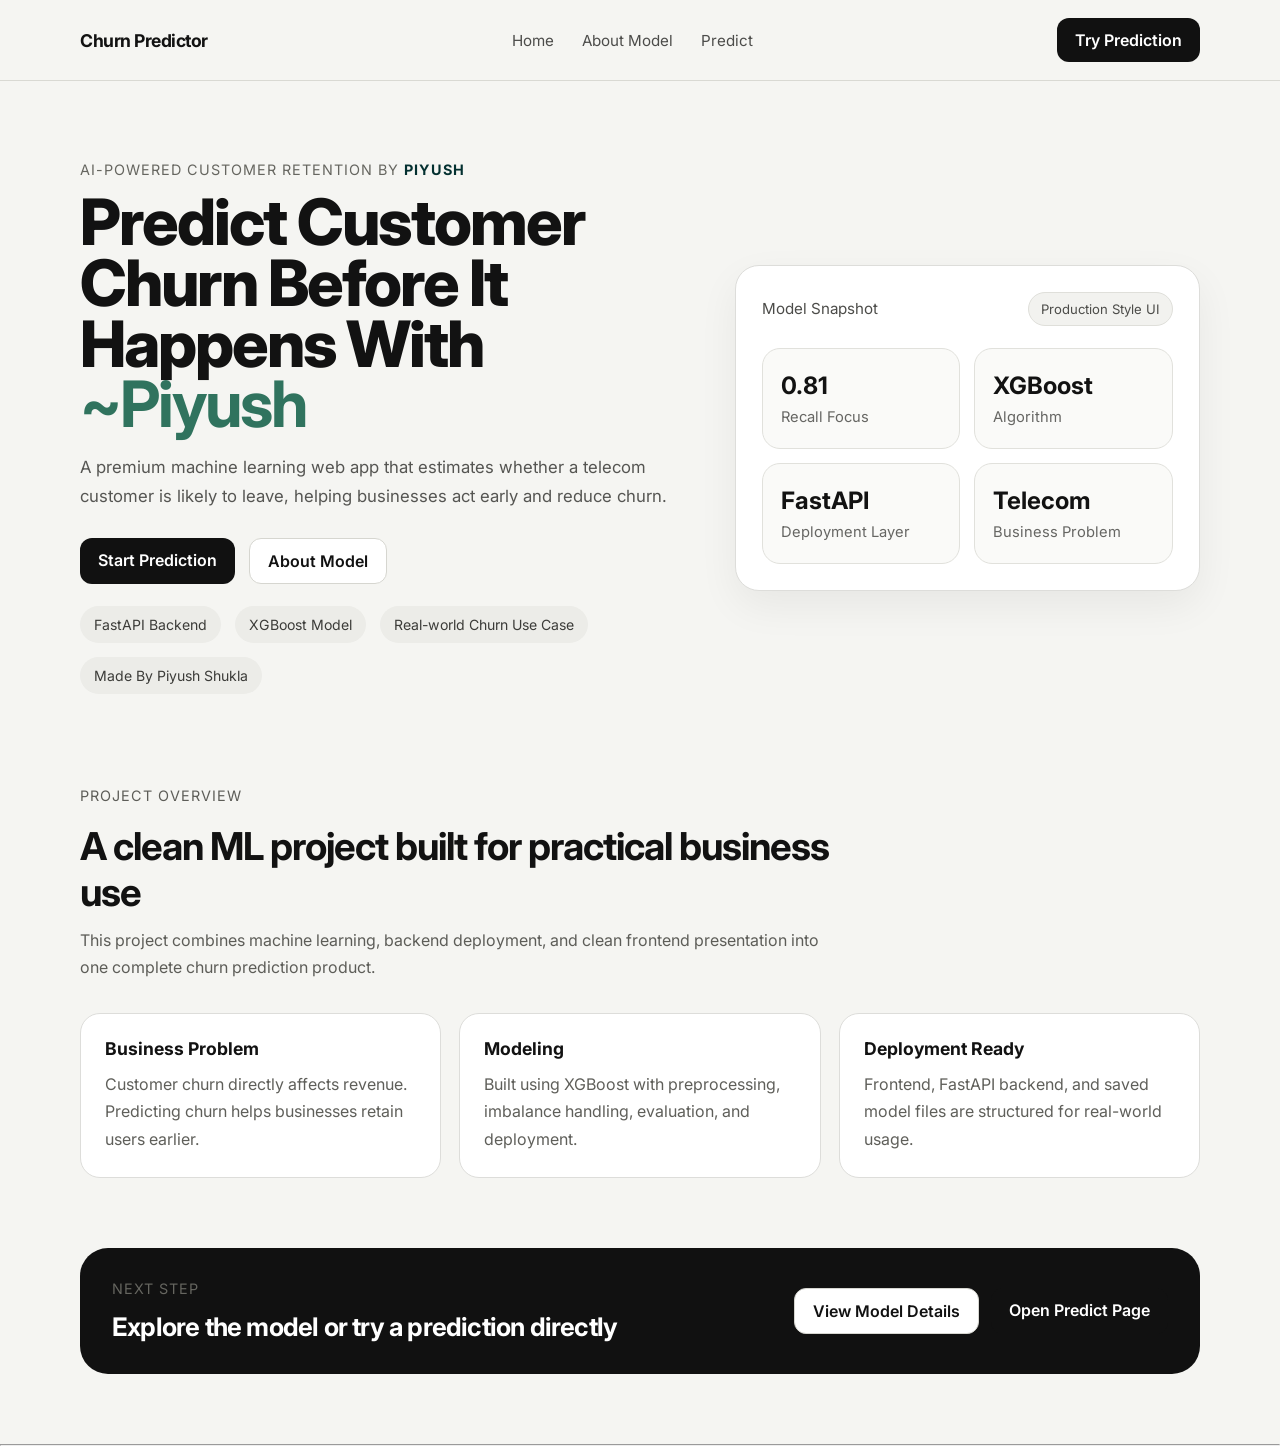
==== templetes/index.html @ 665196ef "New commit" ====
<!DOCTYPE html>
<html lang="en">
<head>
  <meta charset="UTF-8" />
  <meta name="viewport" content="width=device-width, initial-scale=1.0" />
  <title>Churn Predictor | Home</title>
  <link rel="preconnect" href="https://fonts.googleapis.com">
  <link rel="preconnect" href="https://fonts.gstatic.com" crossorigin>
  <link href="https://fonts.googleapis.com/css2?family=Inter:wght@400;500;600;700;800&display=swap" rel="stylesheet">
  <link rel="stylesheet" href="home.css" />
</head>
<body>
  <header class="navbar">
    <div class="container nav-wrap">
      <div class="logo">Churn Predictor</div>

      <nav class="nav-links">
        <a href="index.html">Home</a>
        <a href="about.html">About Model</a>
        <a href="predict.html">Predict</a>
      </nav>

      <a href="predict.html" class="nav-btn">Try Prediction</a>
    </div>
  </header>

  <main>
    <section class="hero">
      <div class="container hero-grid">
        <div class="hero-left">
          <p class="eyebrow">AI-Powered Customer Retention By <b style="color: rgb(3, 48, 48);">Piyush</b></p>
          <h1>Predict Customer Churn Before It Happens With <b style="color: rgb(48, 115, 94);">~Piyush</b></h1>
          <p class="hero-text">
            A premium machine learning web app that estimates whether a telecom
            customer is likely to leave, helping businesses act early and reduce churn.
          </p>

          <div class="hero-actions">
            <a href="predict.html" class="primary-btn">Start Prediction</a>
            <a href="about.html" class="secondary-btn">About Model</a>
          </div>

          <div class="mini-points">
            <span>FastAPI Backend</span>
            <span>XGBoost Model</span>
            <span>Real-world Churn Use Case</span>
            <span>Made By Piyush Shukla</span>
          </div>
        </div>

        <div class="hero-card">
          <div class="card-top">
            <span>Model Snapshot</span>
            <span class="pill">Production Style UI</span>
          </div>

          <div class="stats-grid">
            <div class="stat-box">
              <h3>0.81</h3>
              <p>Recall Focus</p>
            </div>
            <div class="stat-box">
              <h3>XGBoost</h3>
              <p>Algorithm</p>
            </div>
            <div class="stat-box">
              <h3>FastAPI</h3>
              <p>Deployment Layer</p>
            </div>
            <div class="stat-box">
              <h3>Telecom</h3>
              <p>Business Problem</p>
            </div>
          </div>
        </div>
      </div>
    </section>

    <section class="overview">
      <div class="container">
        <div class="section-head">
          <p class="section-tag">Project Overview</p>
          <h2>A clean ML project built for practical business use</h2>
          <p>
            This project combines machine learning, backend deployment, and clean frontend presentation
            into one complete churn prediction product.
          </p>
        </div>

        <div class="feature-grid">
          <div class="feature-card">
            <h3>Business Problem</h3>
            <p>
              Customer churn directly affects revenue. Predicting churn helps businesses retain users earlier.
            </p>
          </div>

          <div class="feature-card">
            <h3>Modeling</h3>
            <p>
              Built using XGBoost with preprocessing, imbalance handling, evaluation, and deployment.
            </p>
          </div>

          <div class="feature-card">
            <h3>Deployment Ready</h3>
            <p>
              Frontend, FastAPI backend, and saved model files are structured for real-world usage.
            </p>
          </div>
        </div>
      </div>
    </section>

    <section class="cta-strip">
      <div class="container cta-wrap">
        <div>
          <p class="section-tag">Next Step</p>
          <h3>Explore the model or try a prediction directly</h3>
        </div>
        <div class="cta-buttons">
          <a href="about.html" class="secondary-btn">View Model Details</a>
          <a href="predict.html" class="primary-btn">Open Predict Page</a>
        </div>
      </div>
    </section>
  </main>
  <hr>
</body>
</html>
---- templetes/home.css ----
* {
  margin: 0;
  padding: 0;
  box-sizing: border-box;
}

body {
  font-family: "Inter", sans-serif;
  background: #f5f5f2;
  color: #121212;
}

a {
  text-decoration: none;
  color: inherit;
}

.container {
  width: min(1120px, 92%);
  margin: 0 auto;
}

.navbar {
  border-bottom: 1px solid #d9d9d3;
  background: rgba(245, 245, 242, 0.95);
  position: sticky;
  top: 0;
  backdrop-filter: blur(8px);
}

.nav-wrap {
  display: flex;
  align-items: center;
  justify-content: space-between;
  padding: 18px 0;
  gap: 16px;
}

.logo {
  font-size: 1.1rem;
  font-weight: 700;
  letter-spacing: -0.5px;
}

.nav-links {
  display: flex;
  gap: 28px;
}

.nav-links a {
  color: #4c4c4a;
  font-size: 0.95rem;
}

.nav-btn,
.primary-btn {
  background: #111111;
  color: #ffffff;
  padding: 12px 18px;
  border-radius: 12px;
  font-weight: 600;
  display: inline-block;
}

.secondary-btn {
  border: 1px solid #d6d6d0;
  background: #ffffff;
  color: #111111;
  padding: 12px 18px;
  border-radius: 12px;
  font-weight: 600;
  display: inline-block;
}

.hero {
  padding: 80px 0 50px;
}

.hero-grid {
  display: grid;
  grid-template-columns: 1.2fr 0.9fr;
  gap: 34px;
  align-items: center;
}

.eyebrow,
.section-tag {
  color: #666660;
  font-size: 0.9rem;
  margin-bottom: 14px;
  text-transform: uppercase;
  letter-spacing: 1px;
}

.hero-left h1 {
  font-size: clamp(2.4rem, 5vw, 4.7rem);
  line-height: 0.95;
  letter-spacing: -2px;
  margin-bottom: 18px;
  font-weight: 800;
}

.hero-text {
  color: #555552;
  font-size: 1.05rem;
  line-height: 1.7;
  max-width: 620px;
  margin-bottom: 28px;
}

.hero-actions {
  display: flex;
  gap: 14px;
  margin-bottom: 22px;
  flex-wrap: wrap;
}

.mini-points {
  display: flex;
  gap: 14px;
  flex-wrap: wrap;
}

.mini-points span {
  background: #ecece8;
  color: #3c3c39;
  padding: 10px 14px;
  border-radius: 999px;
  font-size: 0.88rem;
}

.hero-card {
  background: #ffffff;
  border: 1px solid #ddddda;
  border-radius: 24px;
  padding: 26px;
  box-shadow: 0 15px 40px rgba(0, 0, 0, 0.06);
}

.card-top {
  display: flex;
  justify-content: space-between;
  align-items: center;
  margin-bottom: 22px;
  color: #4c4c49;
  font-size: 0.95rem;
  gap: 12px;
}

.pill {
  background: #f2f2ef;
  border: 1px solid #dfdfda;
  padding: 8px 12px;
  border-radius: 999px;
  font-size: 0.82rem;
}

.stats-grid {
  display: grid;
  grid-template-columns: repeat(2, 1fr);
  gap: 14px;
}

.stat-box {
  border: 1px solid #e1e1dc;
  border-radius: 18px;
  padding: 22px 18px;
  background: #fafaf8;
}

.stat-box h3 {
  font-size: 1.5rem;
  margin-bottom: 8px;
}

.stat-box p {
  color: #666663;
  font-size: 0.92rem;
}

.overview {
  padding: 40px 0 70px;
}

.section-head {
  max-width: 760px;
  margin-bottom: 32px;
}

.section-head h2 {
  font-size: clamp(1.8rem, 3vw, 3rem);
  margin-bottom: 12px;
  letter-spacing: -1px;
}

.section-head p {
  color: #5d5d58;
  line-height: 1.7;
}

.feature-grid {
  display: grid;
  grid-template-columns: repeat(3, 1fr);
  gap: 18px;
}

.feature-card {
  background: #ffffff;
  border: 1px solid #ddddda;
  border-radius: 20px;
  padding: 24px;
}

.feature-card h3 {
  margin-bottom: 12px;
  font-size: 1.1rem;
}

.feature-card p {
  color: #5f5f5a;
  line-height: 1.7;
}

.cta-strip {
  padding: 0 0 70px;
}

.cta-wrap {
  background: #111111;
  color: #ffffff;
  border-radius: 28px;
  padding: 32px;
  display: flex;
  justify-content: space-between;
  align-items: center;
  gap: 22px;
  flex-wrap: wrap;
}

.cta-wrap h3 {
  font-size: 1.6rem;
  letter-spacing: -0.8px;
}

.cta-buttons {
  display: flex;
  gap: 12px;
  flex-wrap: wrap;
}

.cta-wrap .secondary-btn {
  background: #ffffff;
}

@media (max-width: 900px) {
  .hero-grid,
  .feature-grid {
    grid-template-columns: 1fr;
  }

  .nav-wrap {
    flex-wrap: wrap;
    justify-content: center;
  }
}

@media (max-width: 640px) {
  .nav-links {
    gap: 14px;
    flex-wrap: wrap;
    justify-content: center;
  }

  .stats-grid {
    grid-template-columns: 1fr;
  }

  .hero-left h1 {
    letter-spacing: -1px;
  }
}
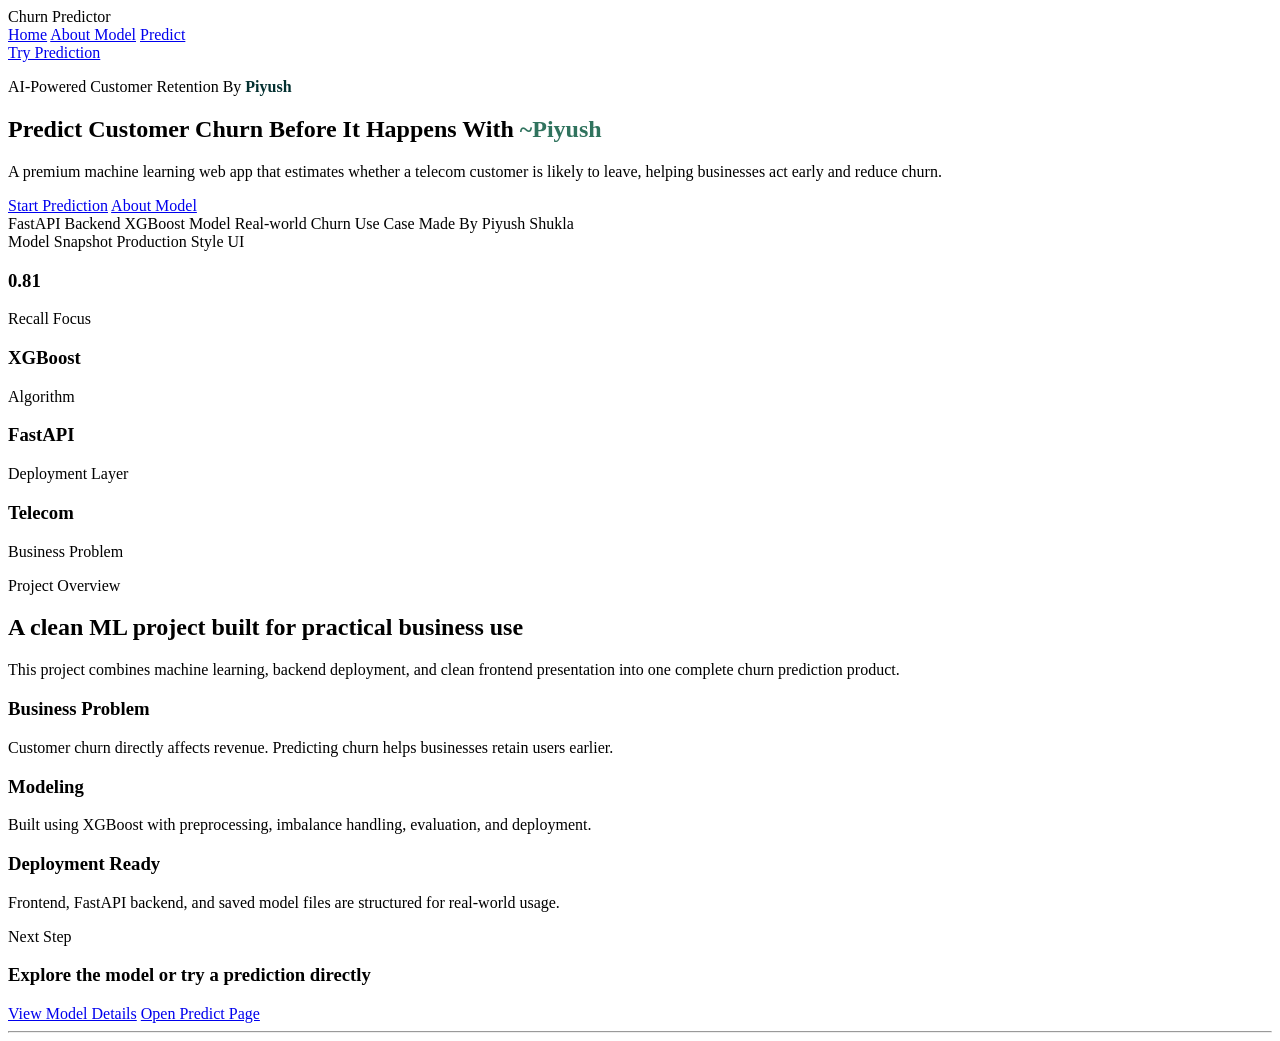
==== commit 942dc3bc: "Update index.html" ====
--- a/templetes/index.html
+++ b/templetes/index.html
@@ -7,7 +7,8 @@
   <link rel="preconnect" href="https://fonts.googleapis.com">
   <link rel="preconnect" href="https://fonts.gstatic.com" crossorigin>
   <link href="https://fonts.googleapis.com/css2?family=Inter:wght@400;500;600;700;800&display=swap" rel="stylesheet">
-  <link rel="stylesheet" href="home.css" />
+  <link rel="stylesheet" href="/static/style.css">
+
 </head>
 <body>
   <header class="navbar">
@@ -126,5 +127,6 @@
     </section>
   </main>
   <hr>
+  <script src="/static/script.js"></script>
 </body>
-</html>+</html>
